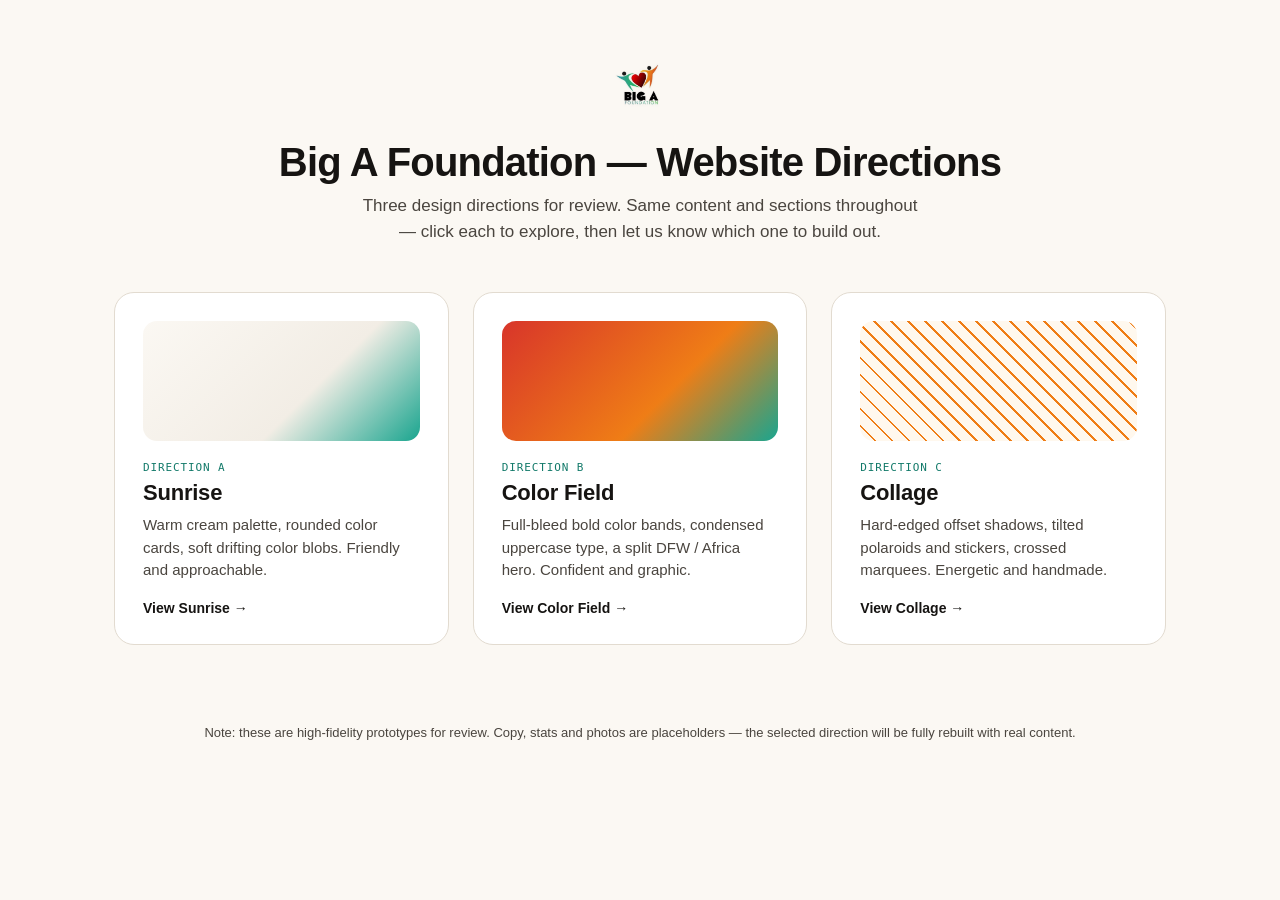
==== index.html @ 1f7e4824 "Add Big A Foundation website directions for client review Three design prototypes (Sunrise, Color Fi" ====
<!doctype html>
<html lang="en">
<head>
<meta charset="UTF-8">
<meta name="viewport" content="width=device-width, initial-scale=1">
<title>Big A Foundation — Website Directions (Review)</title>
<meta name="robots" content="noindex, nofollow">
<style>
  :root{
    --teal:#1aa58f; --teal-deep:#137a6a;
    --red:#d8352a;
    --orange:#ef7d16;
    --ink:#161412; --muted:#4a453f;
    --cream:#fbf8f3; --border:#e2dbd0;
  }
  *{box-sizing:border-box;}
  body{
    margin:0; background:var(--cream); color:var(--ink);
    font-family:-apple-system,BlinkMacSystemFont,"Segoe UI",Helvetica,Arial,sans-serif;
    -webkit-font-smoothing:antialiased;
  }
  header{
    max-width:960px; margin:0 auto; padding:56px 24px 24px;
    text-align:center;
  }
  header img{ width:64px; height:64px; border-radius:16px; mix-blend-mode:multiply; margin-bottom:16px; }
  h1{ font-size:clamp(28px,4vw,40px); margin:0 0 8px; letter-spacing:-0.02em; }
  header p{ color:var(--muted); font-size:17px; max-width:560px; margin:0 auto; line-height:1.5; }
  main{ max-width:1100px; margin:0 auto; padding:24px 24px 80px; }
  .grid{ display:grid; grid-template-columns:repeat(auto-fit,minmax(280px,1fr)); gap:24px; }
  .card{
    display:block; text-decoration:none; color:inherit;
    background:#fff; border:1px solid var(--border); border-radius:20px;
    padding:28px; transition:transform .2s ease, box-shadow .2s ease;
  }
  .card:hover{ transform:translateY(-4px); box-shadow:0 20px 40px -24px rgba(22,20,18,.25); }
  .swatch{ width:100%; height:120px; border-radius:14px; margin-bottom:20px; }
  .swatch.a{ background:linear-gradient(135deg,#fbf8f3,#f2ede5 60%,var(--teal)); }
  .swatch.b{ background:linear-gradient(135deg,var(--red),var(--orange) 60%,var(--teal)); }
  .swatch.c{ background:repeating-linear-gradient(45deg,#fff8ee,#fff8ee 10px,var(--orange) 10px,var(--orange) 12px); }
  .label{ font-family:ui-monospace,monospace; font-size:11px; letter-spacing:.08em; text-transform:uppercase; color:var(--teal-deep); margin-bottom:6px; }
  h2{ font-size:22px; margin:0 0 8px; letter-spacing:-0.01em; }
  .card p{ color:var(--muted); font-size:15px; line-height:1.5; margin:0; }
  .cta{ margin-top:18px; font-size:14px; font-weight:600; color:var(--ink); }
  footer{ max-width:960px; margin:0 auto; padding:0 24px 48px; text-align:center; color:var(--muted); font-size:13px; }
</style>
</head>
<body>
<header>
  <img src="assets/big-a-logo.jpeg" alt="Big A Foundation logo">
  <h1>Big A Foundation — Website Directions</h1>
  <p>Three design directions for review. Same content and sections throughout — click each to explore, then let us know which one to build out.</p>
</header>
<main>
  <div class="grid">
    <a class="card" href="a-sunrise.html">
      <div class="swatch a"></div>
      <div class="label">Direction A</div>
      <h2>Sunrise</h2>
      <p>Warm cream palette, rounded color cards, soft drifting color blobs. Friendly and approachable.</p>
      <div class="cta">View Sunrise →</div>
    </a>
    <a class="card" href="b-color-field.html">
      <div class="swatch b"></div>
      <div class="label">Direction B</div>
      <h2>Color Field</h2>
      <p>Full-bleed bold color bands, condensed uppercase type, a split DFW / Africa hero. Confident and graphic.</p>
      <div class="cta">View Color Field →</div>
    </a>
    <a class="card" href="c-collage.html">
      <div class="swatch c"></div>
      <div class="label">Direction C</div>
      <h2>Collage</h2>
      <p>Hard-edged offset shadows, tilted polaroids and stickers, crossed marquees. Energetic and handmade.</p>
      <div class="cta">View Collage →</div>
    </a>
  </div>
</main>
<footer>
  Note: these are high-fidelity prototypes for review. Copy, stats and photos are placeholders — the selected direction will be fully rebuilt with real content.
</footer>
</body>
</html>
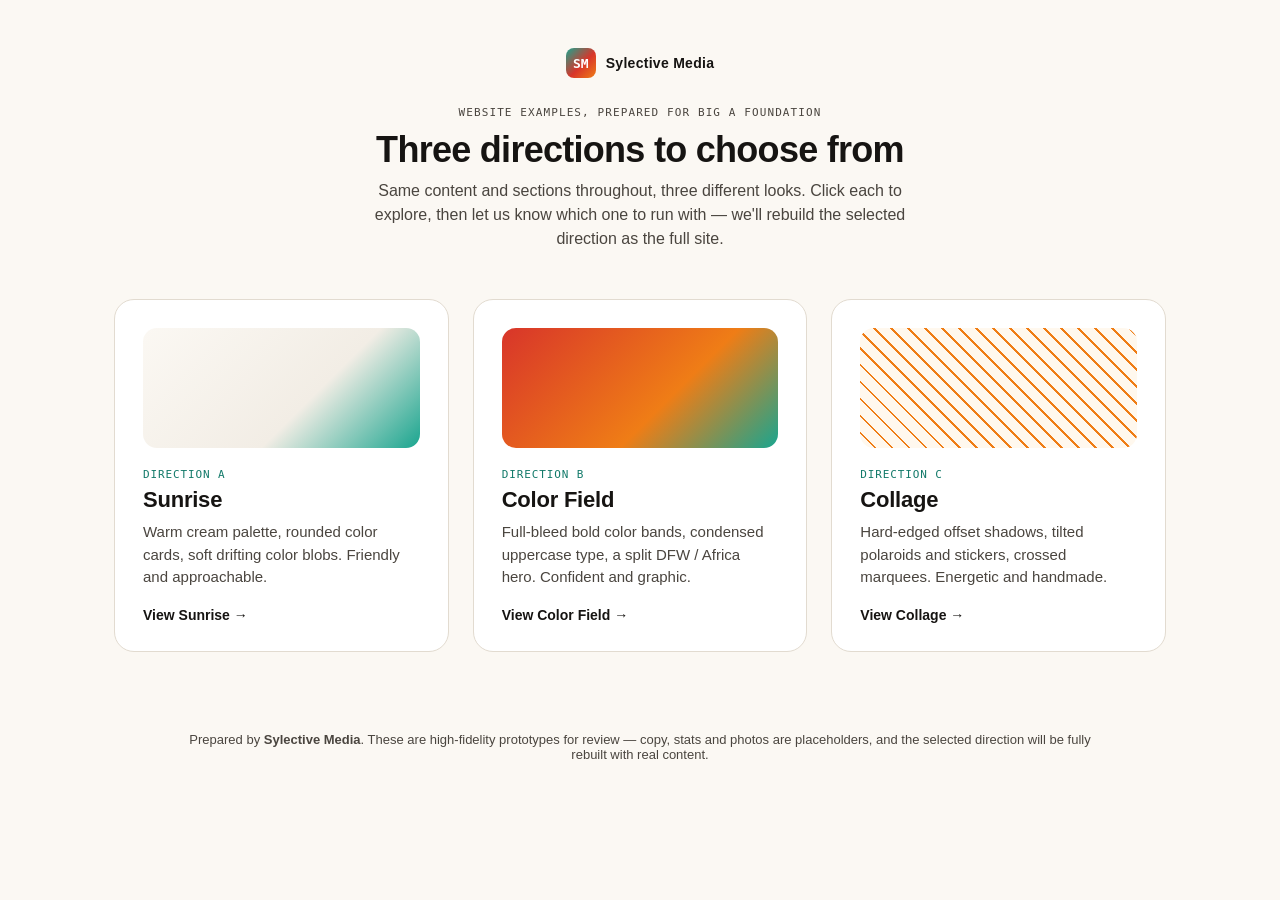
==== commit 9146c050: "Brand landing page as Sylective Media presenting website examples" ====
--- a/index.html
+++ b/index.html
@@ -3,7 +3,7 @@
 <head>
 <meta charset="UTF-8">
 <meta name="viewport" content="width=device-width, initial-scale=1">
-<title>Big A Foundation — Website Directions (Review)</title>
+<title>Sylective Media — Big A Foundation Website Directions</title>
 <meta name="robots" content="noindex, nofollow">
 <style>
   :root{
@@ -20,12 +20,27 @@
     -webkit-font-smoothing:antialiased;
   }
   header{
-    max-width:960px; margin:0 auto; padding:56px 24px 24px;
+    max-width:960px; margin:0 auto; padding:48px 24px 24px;
     text-align:center;
   }
-  header img{ width:64px; height:64px; border-radius:16px; mix-blend-mode:multiply; margin-bottom:16px; }
-  h1{ font-size:clamp(28px,4vw,40px); margin:0 0 8px; letter-spacing:-0.02em; }
-  header p{ color:var(--muted); font-size:17px; max-width:560px; margin:0 auto; line-height:1.5; }
+  .agency{
+    display:inline-flex; align-items:center; gap:10px;
+    margin-bottom:28px; text-decoration:none; color:inherit;
+  }
+  .agency-mark{
+    width:30px; height:30px; border-radius:8px; flex:none;
+    background:linear-gradient(135deg,var(--teal),var(--red) 55%,var(--orange));
+    display:flex; align-items:center; justify-content:center;
+    color:#fff; font-weight:800; font-size:13px; font-family:ui-monospace,monospace;
+  }
+  .agency-name{ font-size:14px; font-weight:700; letter-spacing:.02em; }
+  .eyebrow{
+    font-family:ui-monospace,monospace; font-size:11px; letter-spacing:.1em;
+    text-transform:uppercase; color:var(--muted); margin-bottom:10px;
+  }
+  header img{ width:52px; height:52px; border-radius:14px; mix-blend-mode:multiply; margin-bottom:16px; }
+  h1{ font-size:clamp(26px,3.6vw,36px); margin:0 0 8px; letter-spacing:-0.02em; }
+  header p{ color:var(--muted); font-size:16px; max-width:560px; margin:0 auto; line-height:1.5; }
   main{ max-width:1100px; margin:0 auto; padding:24px 24px 80px; }
   .grid{ display:grid; grid-template-columns:repeat(auto-fit,minmax(280px,1fr)); gap:24px; }
   .card{
@@ -47,9 +62,13 @@
 </head>
 <body>
 <header>
-  <img src="assets/big-a-logo.jpeg" alt="Big A Foundation logo">
-  <h1>Big A Foundation — Website Directions</h1>
-  <p>Three design directions for review. Same content and sections throughout — click each to explore, then let us know which one to build out.</p>
+  <a class="agency" href="#">
+    <span class="agency-mark">SM</span>
+    <span class="agency-name">Sylective Media</span>
+  </a>
+  <div class="eyebrow">Website examples, prepared for Big A Foundation</div>
+  <h1>Three directions to choose from</h1>
+  <p>Same content and sections throughout, three different looks. Click each to explore, then let us know which one to run with — we'll rebuild the selected direction as the full site.</p>
 </header>
 <main>
   <div class="grid">
@@ -77,7 +96,7 @@
   </div>
 </main>
 <footer>
-  Note: these are high-fidelity prototypes for review. Copy, stats and photos are placeholders — the selected direction will be fully rebuilt with real content.
+  Prepared by <strong>Sylective Media</strong>. These are high-fidelity prototypes for review — copy, stats and photos are placeholders, and the selected direction will be fully rebuilt with real content.
 </footer>
 </body>
 </html>
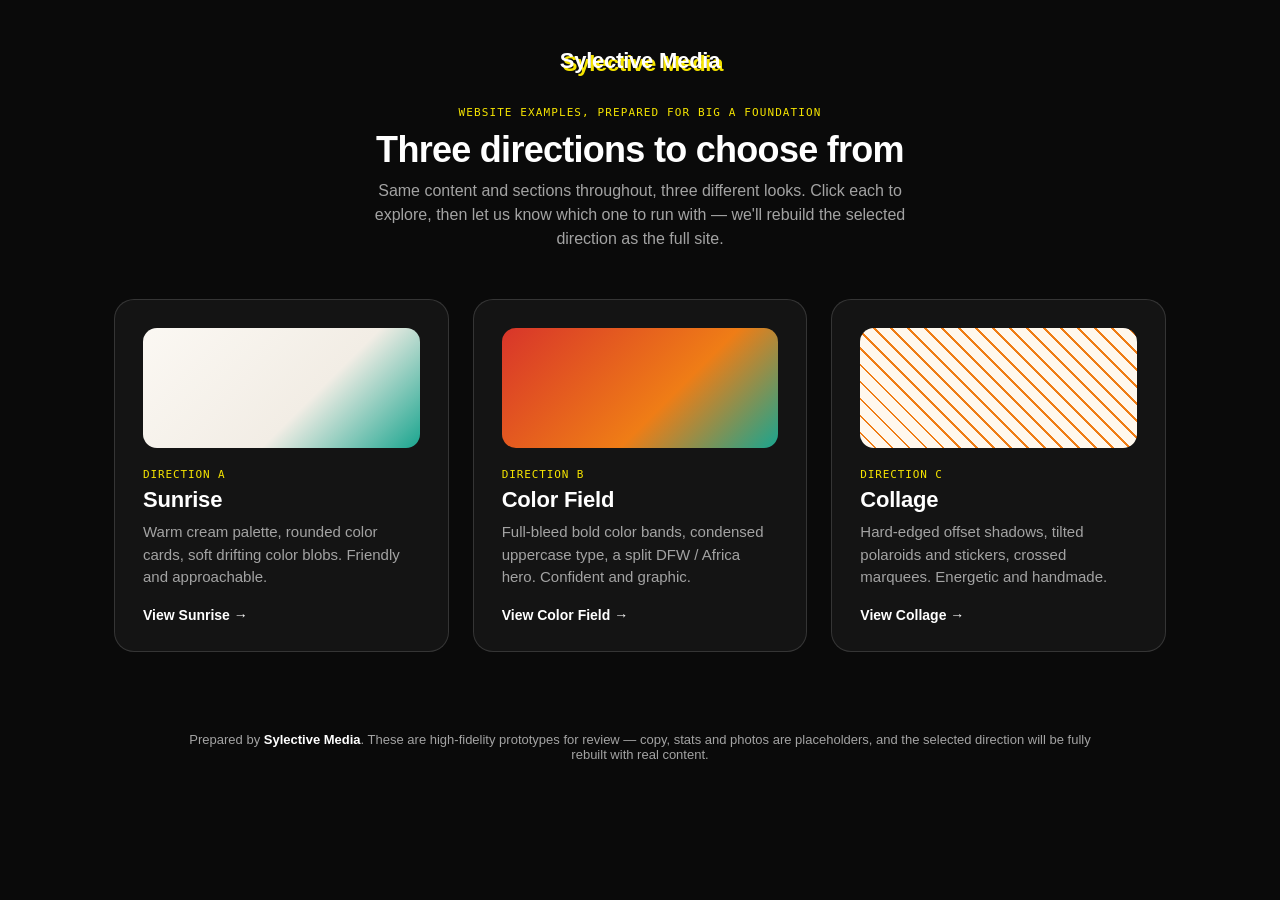
==== commit 4225b30a: "Rebrand landing page black/white/canary-yellow, drop SM mark" ====
--- a/index.html
+++ b/index.html
@@ -10,12 +10,14 @@
     --teal:#1aa58f; --teal-deep:#137a6a;
     --red:#d8352a;
     --orange:#ef7d16;
-    --ink:#161412; --muted:#4a453f;
-    --cream:#fbf8f3; --border:#e2dbd0;
+    --yellow:#f5e400;
+    --bg:#0a0a0a; --card-bg:#141414;
+    --fg:#ffffff; --muted:#a3a3a3;
+    --border:rgba(255,255,255,.14);
   }
   *{box-sizing:border-box;}
   body{
-    margin:0; background:var(--cream); color:var(--ink);
+    margin:0; background:var(--bg); color:var(--fg);
     font-family:-apple-system,BlinkMacSystemFont,"Segoe UI",Helvetica,Arial,sans-serif;
     -webkit-font-smoothing:antialiased;
   }
@@ -24,46 +26,41 @@
     text-align:center;
   }
   .agency{
-    display:inline-flex; align-items:center; gap:10px;
-    margin-bottom:28px; text-decoration:none; color:inherit;
+    display:inline-block; margin-bottom:32px; text-decoration:none;
   }
-  .agency-mark{
-    width:30px; height:30px; border-radius:8px; flex:none;
-    background:linear-gradient(135deg,var(--teal),var(--red) 55%,var(--orange));
-    display:flex; align-items:center; justify-content:center;
-    color:#fff; font-weight:800; font-size:13px; font-family:ui-monospace,monospace;
+  .agency-name{
+    font-size:22px; font-weight:800; letter-spacing:-0.01em; color:#fff;
+    text-shadow:3px 3px 0 var(--yellow);
   }
-  .agency-name{ font-size:14px; font-weight:700; letter-spacing:.02em; }
   .eyebrow{
     font-family:ui-monospace,monospace; font-size:11px; letter-spacing:.1em;
-    text-transform:uppercase; color:var(--muted); margin-bottom:10px;
+    text-transform:uppercase; color:var(--yellow); margin-bottom:10px;
   }
-  header img{ width:52px; height:52px; border-radius:14px; mix-blend-mode:multiply; margin-bottom:16px; }
-  h1{ font-size:clamp(26px,3.6vw,36px); margin:0 0 8px; letter-spacing:-0.02em; }
+  h1{ font-size:clamp(26px,3.6vw,36px); margin:0 0 8px; letter-spacing:-0.02em; color:#fff; }
   header p{ color:var(--muted); font-size:16px; max-width:560px; margin:0 auto; line-height:1.5; }
   main{ max-width:1100px; margin:0 auto; padding:24px 24px 80px; }
   .grid{ display:grid; grid-template-columns:repeat(auto-fit,minmax(280px,1fr)); gap:24px; }
   .card{
     display:block; text-decoration:none; color:inherit;
-    background:#fff; border:1px solid var(--border); border-radius:20px;
-    padding:28px; transition:transform .2s ease, box-shadow .2s ease;
+    background:var(--card-bg); border:1px solid var(--border); border-radius:20px;
+    padding:28px; transition:transform .2s ease, box-shadow .2s ease, border-color .2s ease;
   }
-  .card:hover{ transform:translateY(-4px); box-shadow:0 20px 40px -24px rgba(22,20,18,.25); }
+  .card:hover{ transform:translateY(-4px); border-color:var(--yellow); box-shadow:0 20px 40px -24px rgba(245,228,0,.25); }
   .swatch{ width:100%; height:120px; border-radius:14px; margin-bottom:20px; }
   .swatch.a{ background:linear-gradient(135deg,#fbf8f3,#f2ede5 60%,var(--teal)); }
   .swatch.b{ background:linear-gradient(135deg,var(--red),var(--orange) 60%,var(--teal)); }
   .swatch.c{ background:repeating-linear-gradient(45deg,#fff8ee,#fff8ee 10px,var(--orange) 10px,var(--orange) 12px); }
-  .label{ font-family:ui-monospace,monospace; font-size:11px; letter-spacing:.08em; text-transform:uppercase; color:var(--teal-deep); margin-bottom:6px; }
-  h2{ font-size:22px; margin:0 0 8px; letter-spacing:-0.01em; }
+  .label{ font-family:ui-monospace,monospace; font-size:11px; letter-spacing:.08em; text-transform:uppercase; color:var(--yellow); margin-bottom:6px; }
+  h2{ font-size:22px; margin:0 0 8px; letter-spacing:-0.01em; color:#fff; }
   .card p{ color:var(--muted); font-size:15px; line-height:1.5; margin:0; }
-  .cta{ margin-top:18px; font-size:14px; font-weight:600; color:var(--ink); }
+  .cta{ margin-top:18px; font-size:14px; font-weight:600; color:#fff; }
   footer{ max-width:960px; margin:0 auto; padding:0 24px 48px; text-align:center; color:var(--muted); font-size:13px; }
+  footer strong{ color:#fff; }
 </style>
 </head>
 <body>
 <header>
   <a class="agency" href="#">
-    <span class="agency-mark">SM</span>
     <span class="agency-name">Sylective Media</span>
   </a>
   <div class="eyebrow">Website examples, prepared for Big A Foundation</div>
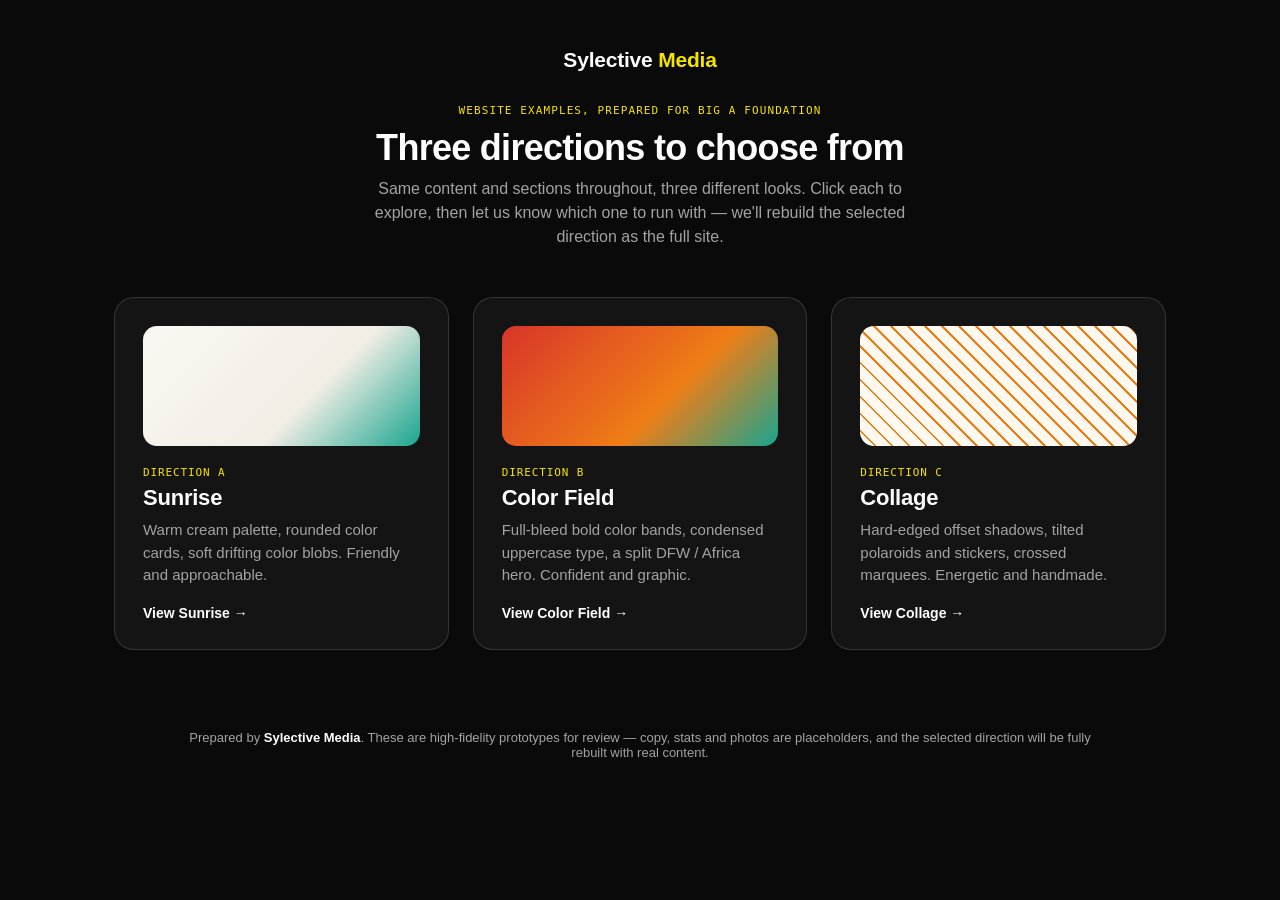
==== commit 4cc85ffb: "Replace wordmark shadow with two-tone white/yellow styling" ====
--- a/index.html
+++ b/index.html
@@ -29,9 +29,9 @@
     display:inline-block; margin-bottom:32px; text-decoration:none;
   }
   .agency-name{
-    font-size:22px; font-weight:800; letter-spacing:-0.01em; color:#fff;
-    text-shadow:3px 3px 0 var(--yellow);
+    font-size:21px; font-weight:800; letter-spacing:-0.01em; color:#fff;
   }
+  .agency-name .accent{ color:var(--yellow); }
   .eyebrow{
     font-family:ui-monospace,monospace; font-size:11px; letter-spacing:.1em;
     text-transform:uppercase; color:var(--yellow); margin-bottom:10px;
@@ -61,7 +61,7 @@
 <body>
 <header>
   <a class="agency" href="#">
-    <span class="agency-name">Sylective Media</span>
+    <span class="agency-name">Sylective <span class="accent">Media</span></span>
   </a>
   <div class="eyebrow">Website examples, prepared for Big A Foundation</div>
   <h1>Three directions to choose from</h1>
